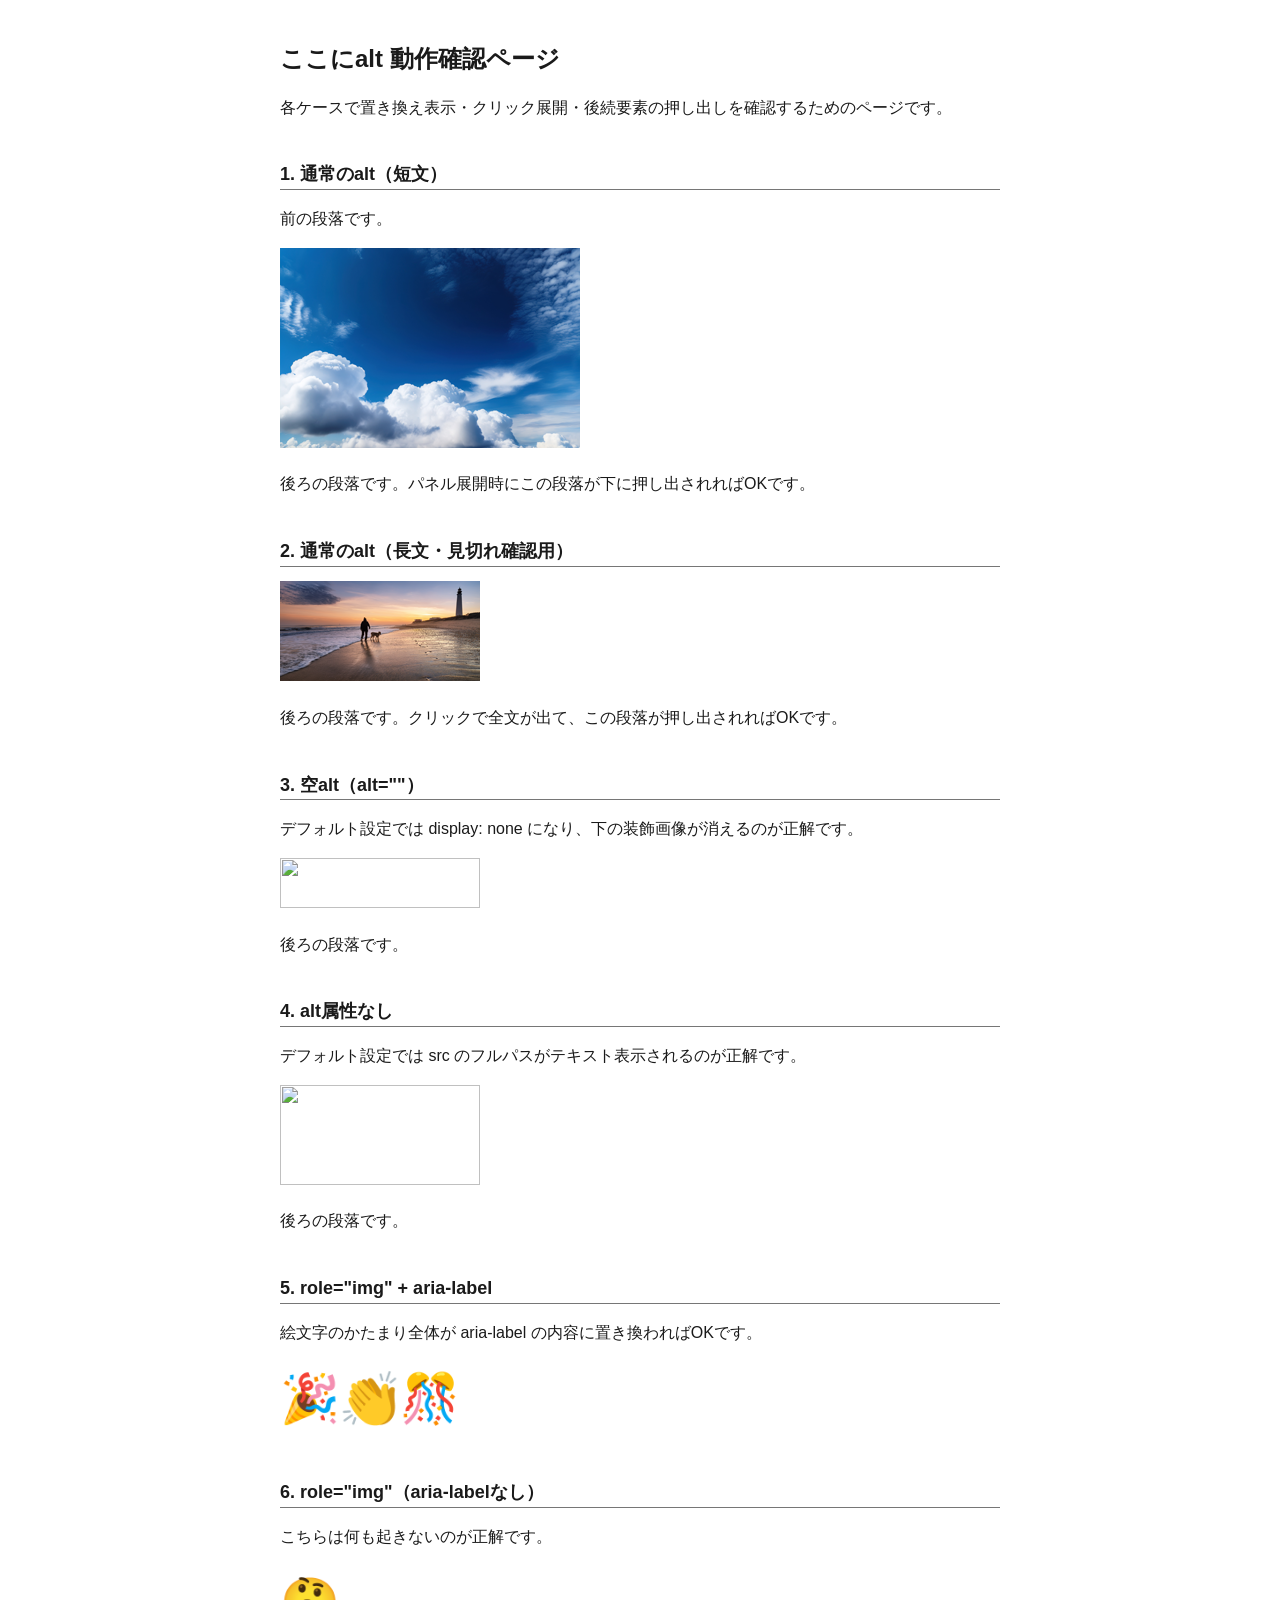
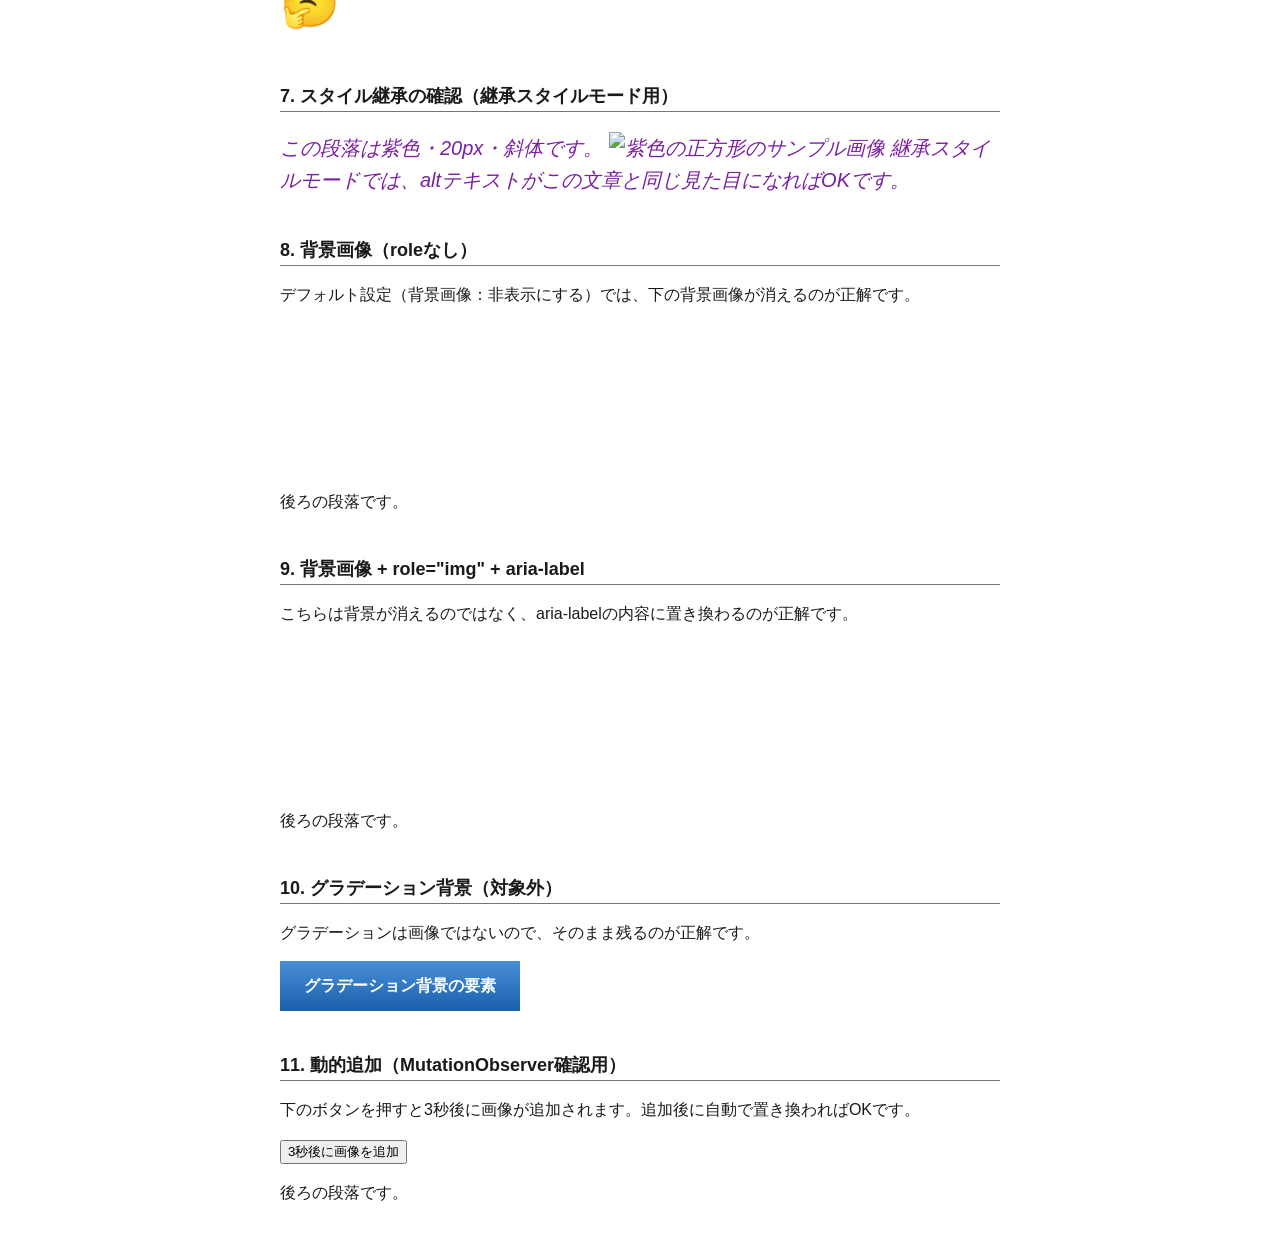
==== docs/index.html @ c8a72121 "docs: 動作確認ページをGitHub Pages公開用に docs/ へ追加 Co-Authored-By: Claude Fable 5 <noreply@anthropic.com>" ====
<!doctype html>
<html lang="ja">
<head>
  <meta charset="utf-8">
  <meta name="viewport" content="width=device-width, initial-scale=1">
  <title>ここにalt 動作確認ページ</title>
  <style>
    body {
      max-width: 720px;
      margin: 0 auto;
      padding: 24px 16px;
      font-family: sans-serif;
      font-size: 16px;
      line-height: 1.6;
      color: #1A1A1A;
      background: #FFFFFF;
    }
    h1 { font-size: 24px; }
    h2 { font-size: 18px; margin-top: 40px; border-bottom: 1px solid #767676; }
    .styled-context {
      font-size: 20px;
      color: #7A1FA2;
      font-style: italic;
    }
    .emoji-icon { font-size: 48px; }
    .bg-plain {
      width: 300px;
      height: 150px;
      background-image: url("https://placehold.co/300x150/CC8800/FFFFFF.png");
      background-size: cover;
    }
    .bg-labeled {
      width: 300px;
      height: 150px;
      background-image: url("https://placehold.co/300x150/008888/FFFFFF.png");
      background-size: cover;
    }
    .bg-gradient {
      display: inline-block;
      padding: 12px 24px;
      background-image: linear-gradient(#4A90D9, #1A5FA9);
      color: #FFFFFF;
      font-weight: bold;
    }
  </style>
</head>
<body>
  <h1>ここにalt 動作確認ページ</h1>
  <p>各ケースで置き換え表示・クリック展開・後続要素の押し出しを確認するためのページです。</p>

  <h2>1. 通常のalt（短文）</h2>
  <p>前の段落です。</p>
  <img src="aoisora.png" width="300" height="200" alt="青い空と白い雲">
  <p>後ろの段落です。パネル展開時にこの段落が下に押し出されればOKです。</p>

  <h2>2. 通常のalt（長文・見切れ確認用）</h2>
  <img src="yuugure.png" width="200" height="100" alt="夕暮れの海岸線を撮影した写真。オレンジ色に染まった空の下、波打ち際を犬を連れた人物が歩いており、遠くには灯台のシルエットが見える。手前の砂浜には貝殻がいくつか散らばっている。">
  <p>後ろの段落です。クリックで全文が出て、この段落が押し出されればOKです。</p>

  <h2>3. 空alt（alt=""）</h2>
  <p>デフォルト設定では display: none になり、下の装飾画像が消えるのが正解です。</p>
  <img src="https://placehold.co/200x50/999999/FFFFFF.png" width="200" height="50" alt="">
  <p>後ろの段落です。</p>

  <h2>4. alt属性なし</h2>
  <p>デフォルト設定では src のフルパスがテキスト表示されるのが正解です。</p>
  <img src="https://placehold.co/200x100/44AA44/FFFFFF.png" width="200" height="100">
  <p>後ろの段落です。</p>

  <h2>5. role="img" + aria-label</h2>
  <p>絵文字のかたまり全体が aria-label の内容に置き換わればOKです。</p>
  <p><span role="img" aria-label="お祝いのクラッカーと拍手" class="emoji-icon">🎉👏🎊</span></p>

  <h2>6. role="img"（aria-labelなし）</h2>
  <p>こちらは何も起きないのが正解です。</p>
  <p><span role="img" class="emoji-icon">🤔</span></p>

  <h2>7. スタイル継承の確認（継承スタイルモード用）</h2>
  <p class="styled-context">この段落は紫色・20px・斜体です。
    <img src="https://placehold.co/150x150/AA44AA/FFFFFF.png" width="150" height="150" alt="紫色の正方形のサンプル画像">
    継承スタイルモードでは、altテキストがこの文章と同じ見た目になればOKです。
  </p>

  <h2>8. 背景画像（roleなし）</h2>
  <p>デフォルト設定（背景画像：非表示にする）では、下の背景画像が消えるのが正解です。</p>
  <div class="bg-plain"></div>
  <p>後ろの段落です。</p>

  <h2>9. 背景画像 + role="img" + aria-label</h2>
  <p>こちらは背景が消えるのではなく、aria-labelの内容に置き換わるのが正解です。</p>
  <div class="bg-labeled" role="img" aria-label="ティール色の背景画像のサンプル"></div>
  <p>後ろの段落です。</p>

  <h2>10. グラデーション背景（対象外）</h2>
  <p>グラデーションは画像ではないので、そのまま残るのが正解です。</p>
  <p><span class="bg-gradient">グラデーション背景の要素</span></p>

  <h2>11. 動的追加（MutationObserver確認用）</h2>
  <p>下のボタンを押すと3秒後に画像が追加されます。追加後に自動で置き換わればOKです。</p>
  <p><button type="button" id="add-image">3秒後に画像を追加</button></p>
  <div id="dynamic-area"></div>
  <p>後ろの段落です。</p>

  <script>
    document.getElementById('add-image').addEventListener('click', () => {
      setTimeout(() => {
        const img = document.createElement('img');
        img.src = 'https://placehold.co/250x120/2266CC/FFFFFF.png';
        img.width = 250;
        img.height = 120;
        img.alt = '動的に追加された画像のaltテキスト';
        document.getElementById('dynamic-area').appendChild(img);
      }, 3000);
    });
  </script>
</body>
</html>
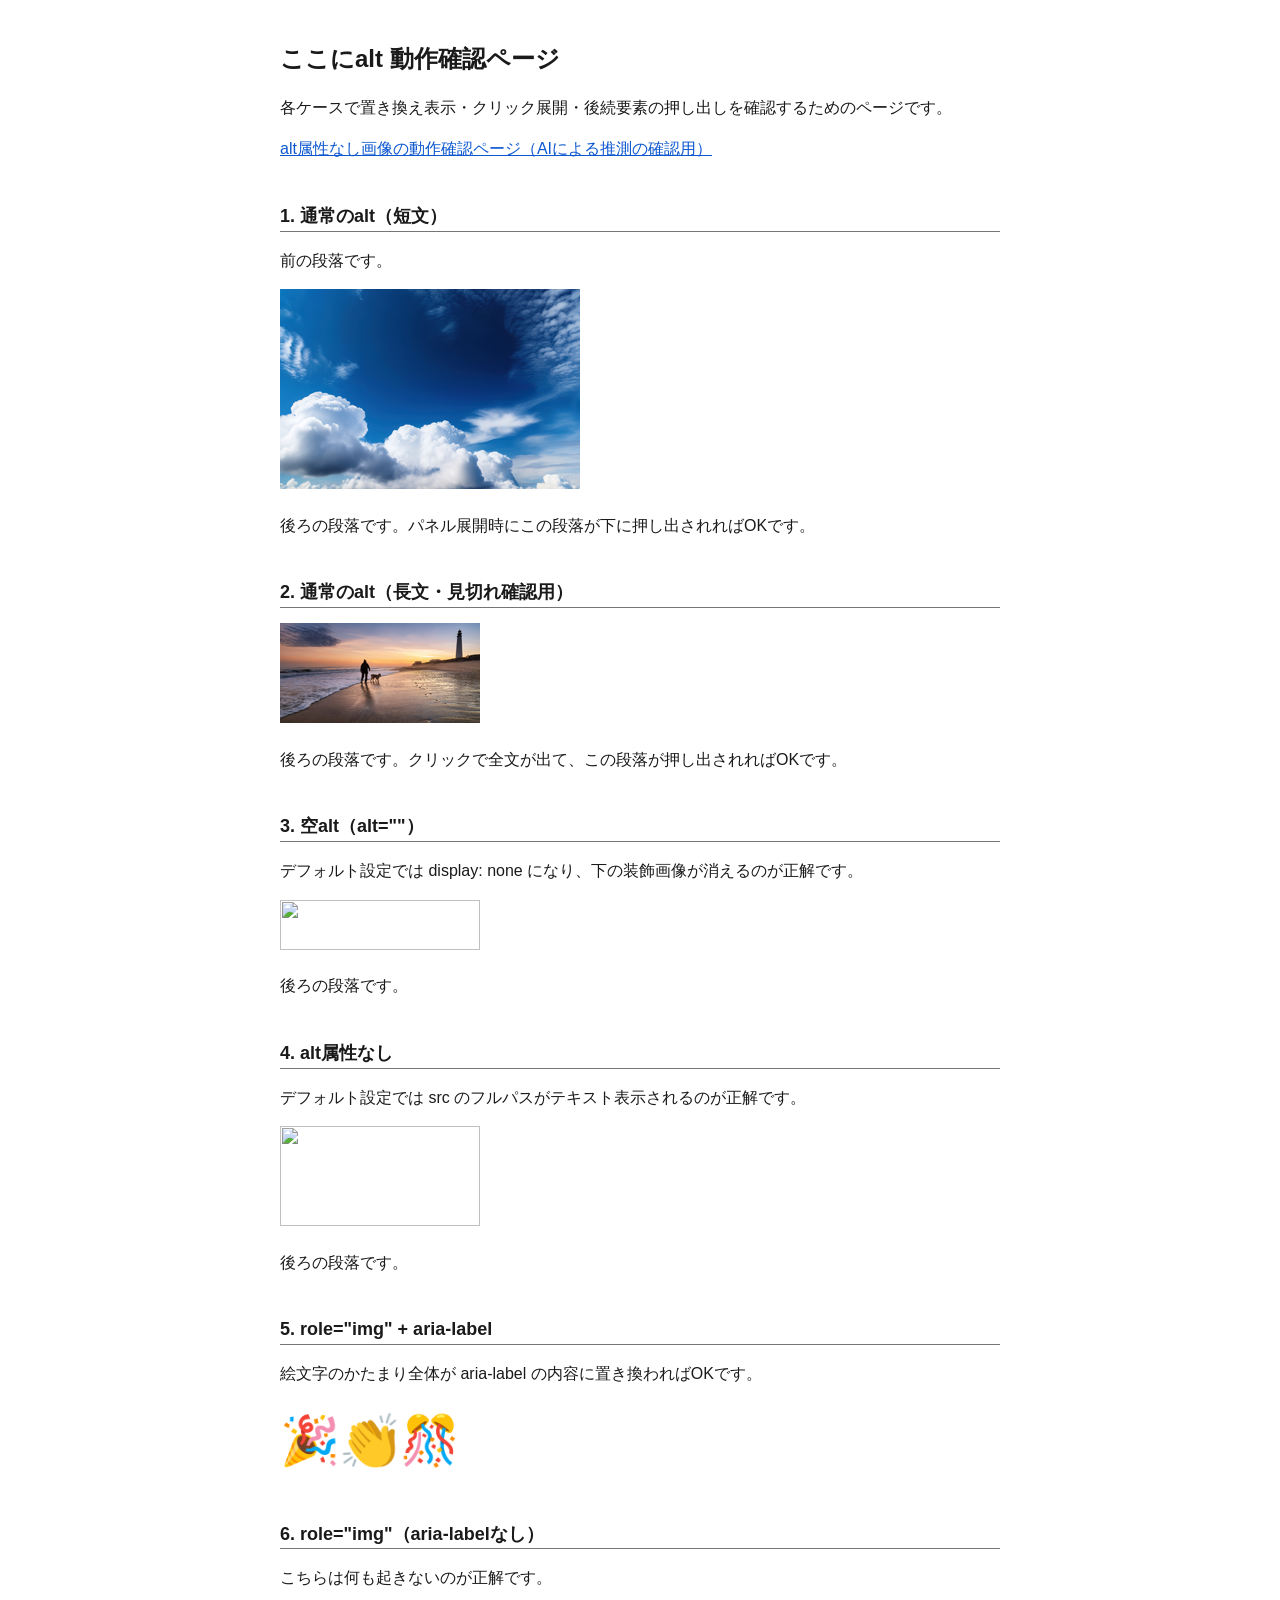
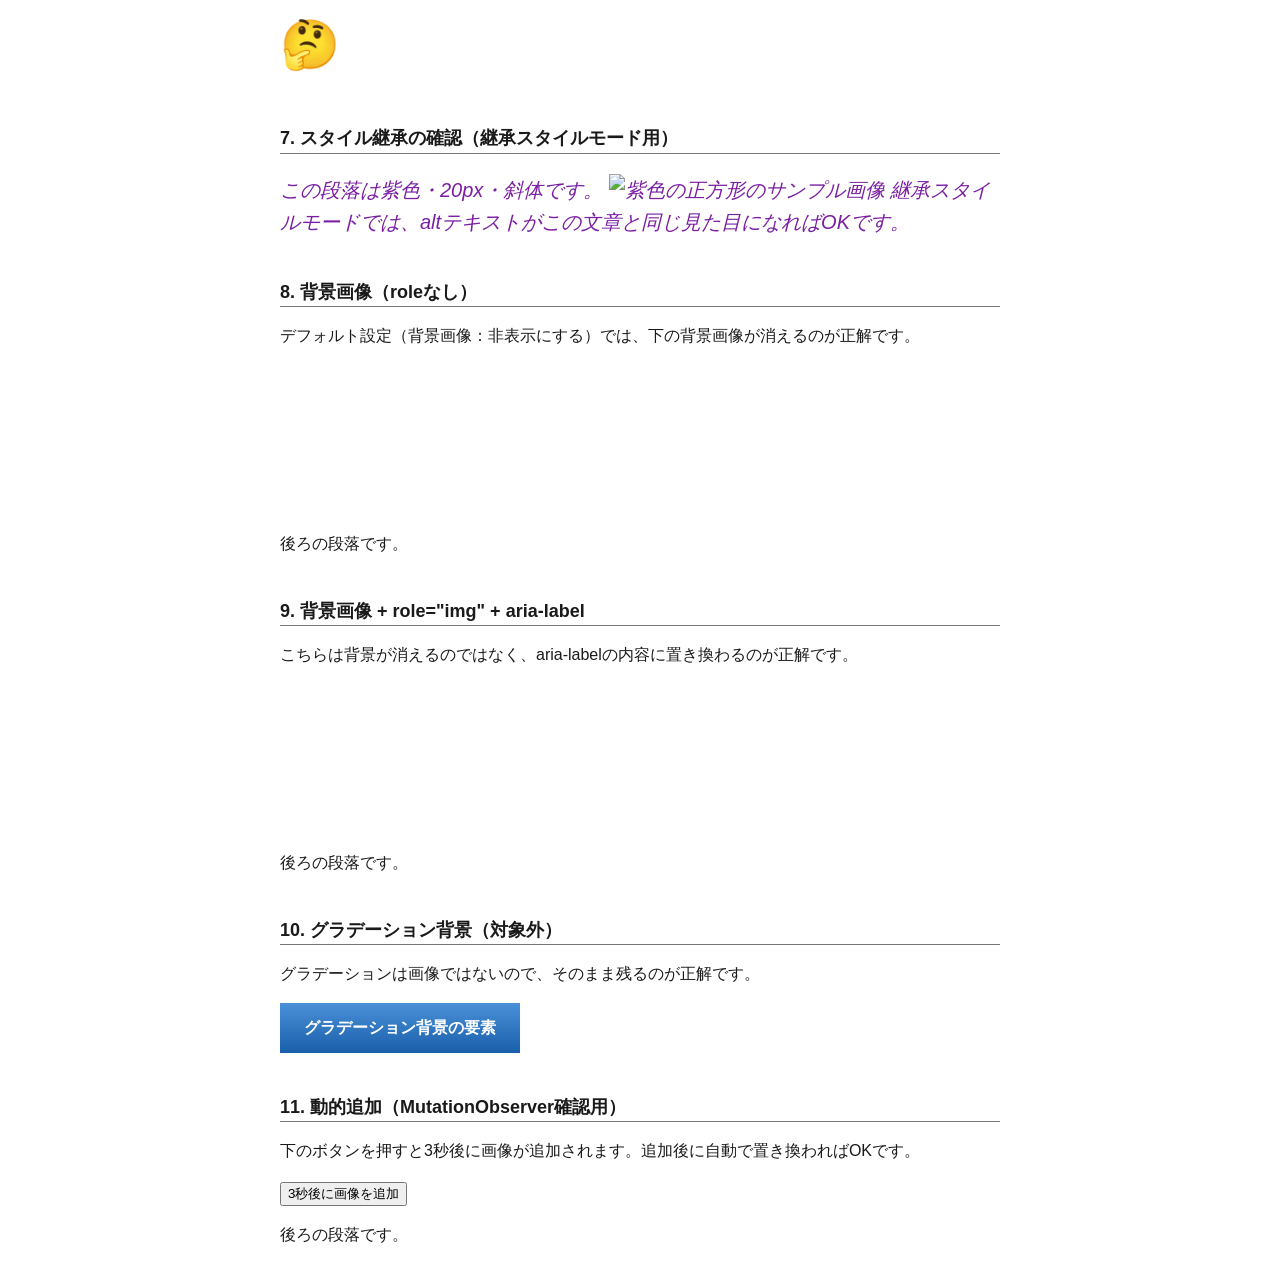
==== commit 090acf17: "feat: alt属性なし画像のAI推測生成を試験実装（Prompt API + Gemini Nano） Co-Authored-By: Claude Fable 5 <noreply@anthro" ====
--- a/docs/index.html
+++ b/docs/index.html
@@ -42,11 +42,14 @@
       color: #FFFFFF;
       font-weight: bold;
     }
+    a { color: #0B57D0; text-decoration: underline; }
+    a:hover { text-decoration-thickness: 2px; }
   </style>
 </head>
 <body>
   <h1>ここにalt 動作確認ページ</h1>
   <p>各ケースで置き換え表示・クリック展開・後続要素の押し出しを確認するためのページです。</p>
+  <p><a href="./no-alt-test.html">alt属性なし画像の動作確認ページ（AIによる推測の確認用）</a></p>
 
   <h2>1. 通常のalt（短文）</h2>
   <p>前の段落です。</p>
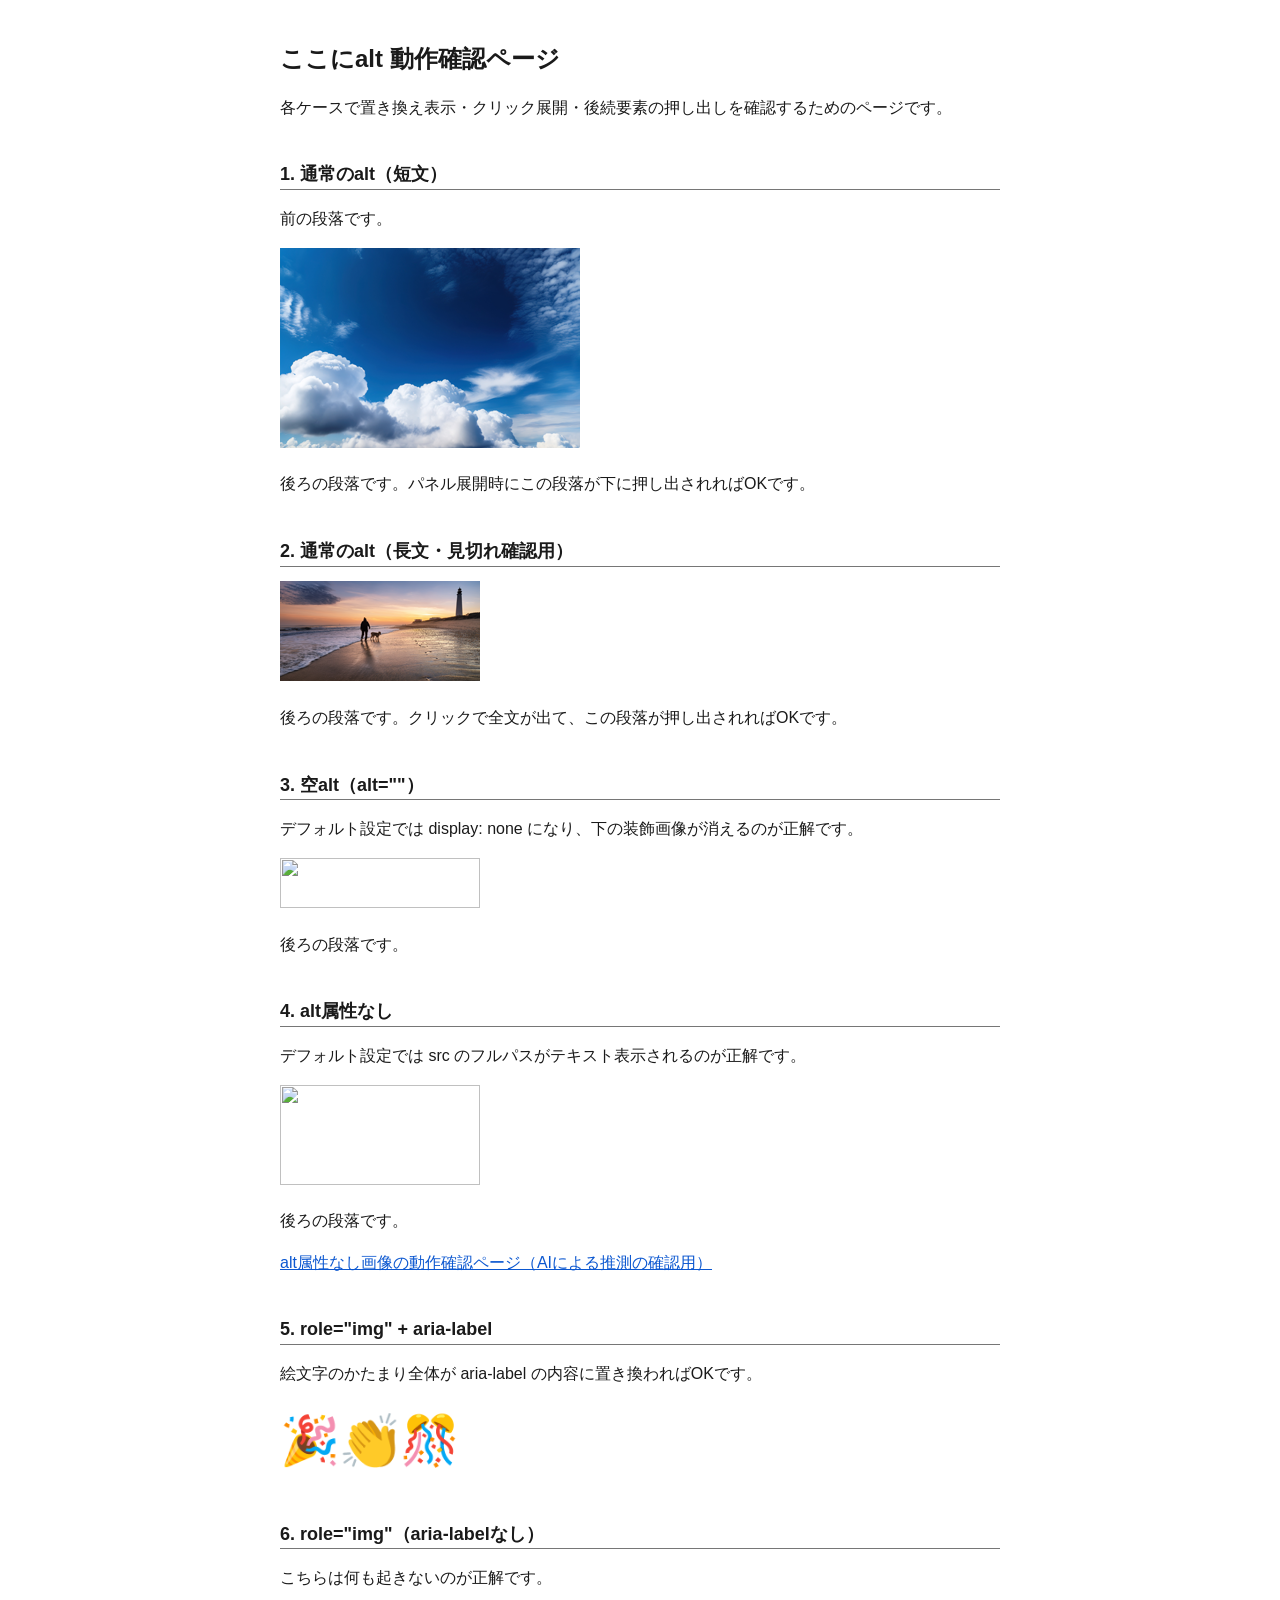
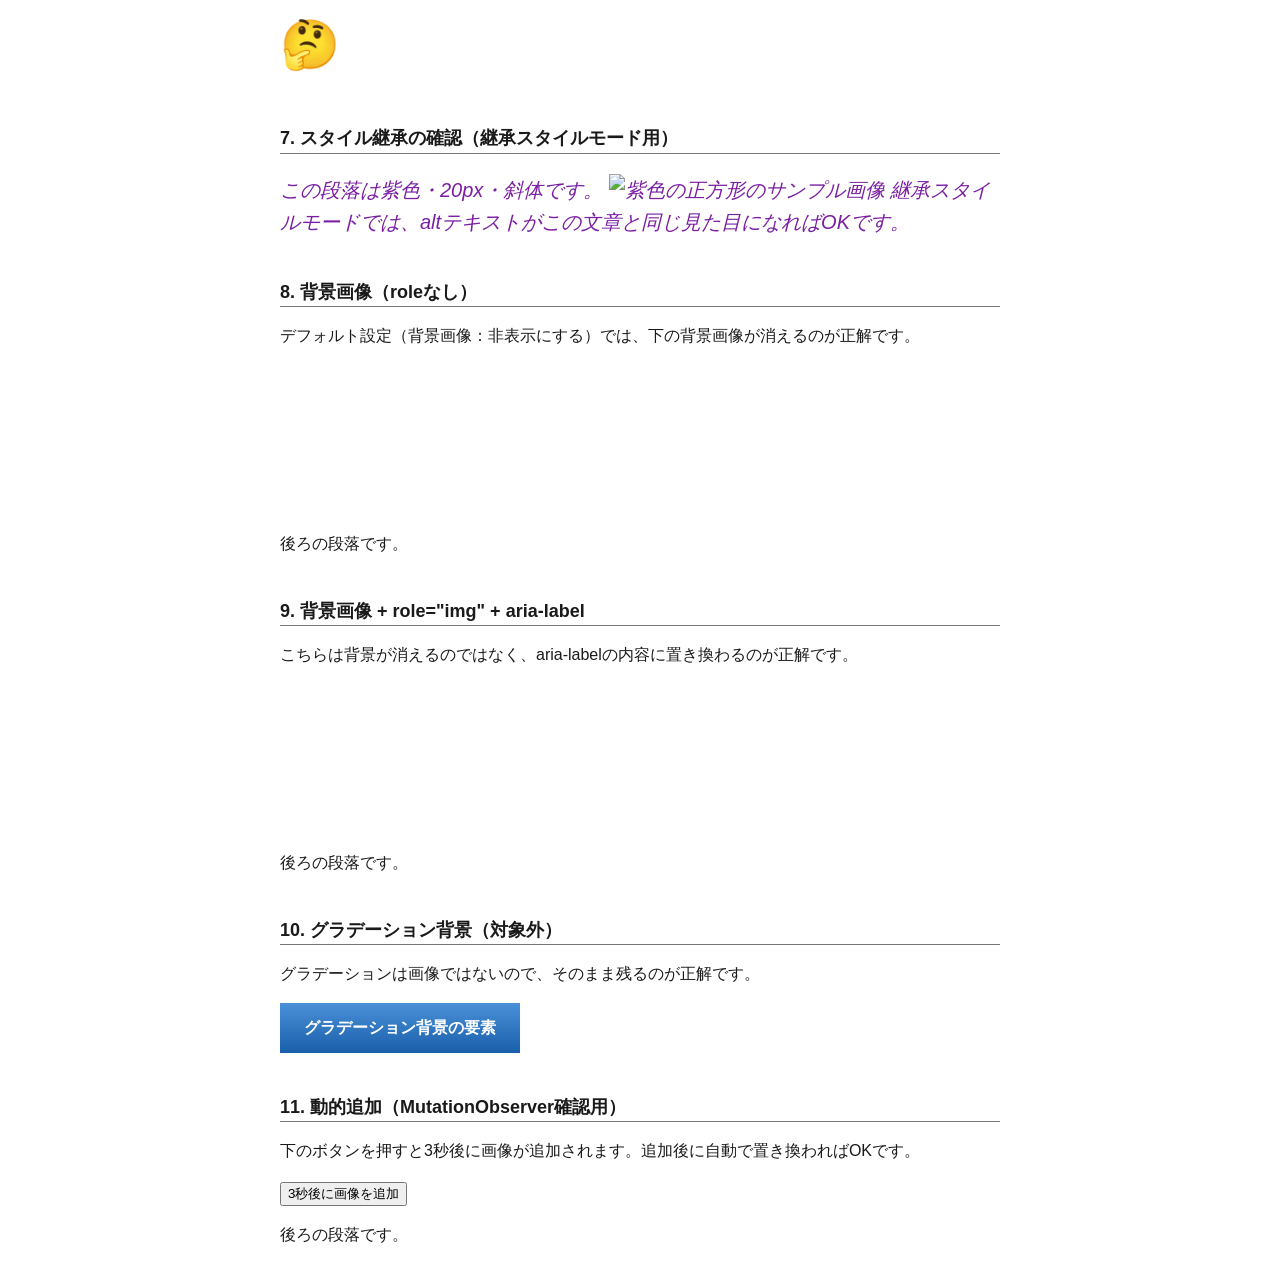
==== commit 5322bdc2: "docs: AI推測用テストページへのリンクをalt属性なしセクション直下に移動 Co-Authored-By: Claude Fable 5 <noreply@anthropic.com>" ====
--- a/docs/index.html
+++ b/docs/index.html
@@ -49,7 +49,6 @@
 <body>
   <h1>ここにalt 動作確認ページ</h1>
   <p>各ケースで置き換え表示・クリック展開・後続要素の押し出しを確認するためのページです。</p>
-  <p><a href="./no-alt-test.html">alt属性なし画像の動作確認ページ（AIによる推測の確認用）</a></p>
 
   <h2>1. 通常のalt（短文）</h2>
   <p>前の段落です。</p>
@@ -69,6 +68,7 @@
   <p>デフォルト設定では src のフルパスがテキスト表示されるのが正解です。</p>
   <img src="https://placehold.co/200x100/44AA44/FFFFFF.png" width="200" height="100">
   <p>後ろの段落です。</p>
+  <p><a href="./no-alt-test.html">alt属性なし画像の動作確認ページ（AIによる推測の確認用）</a></p>
 
   <h2>5. role="img" + aria-label</h2>
   <p>絵文字のかたまり全体が aria-label の内容に置き換わればOKです。</p>
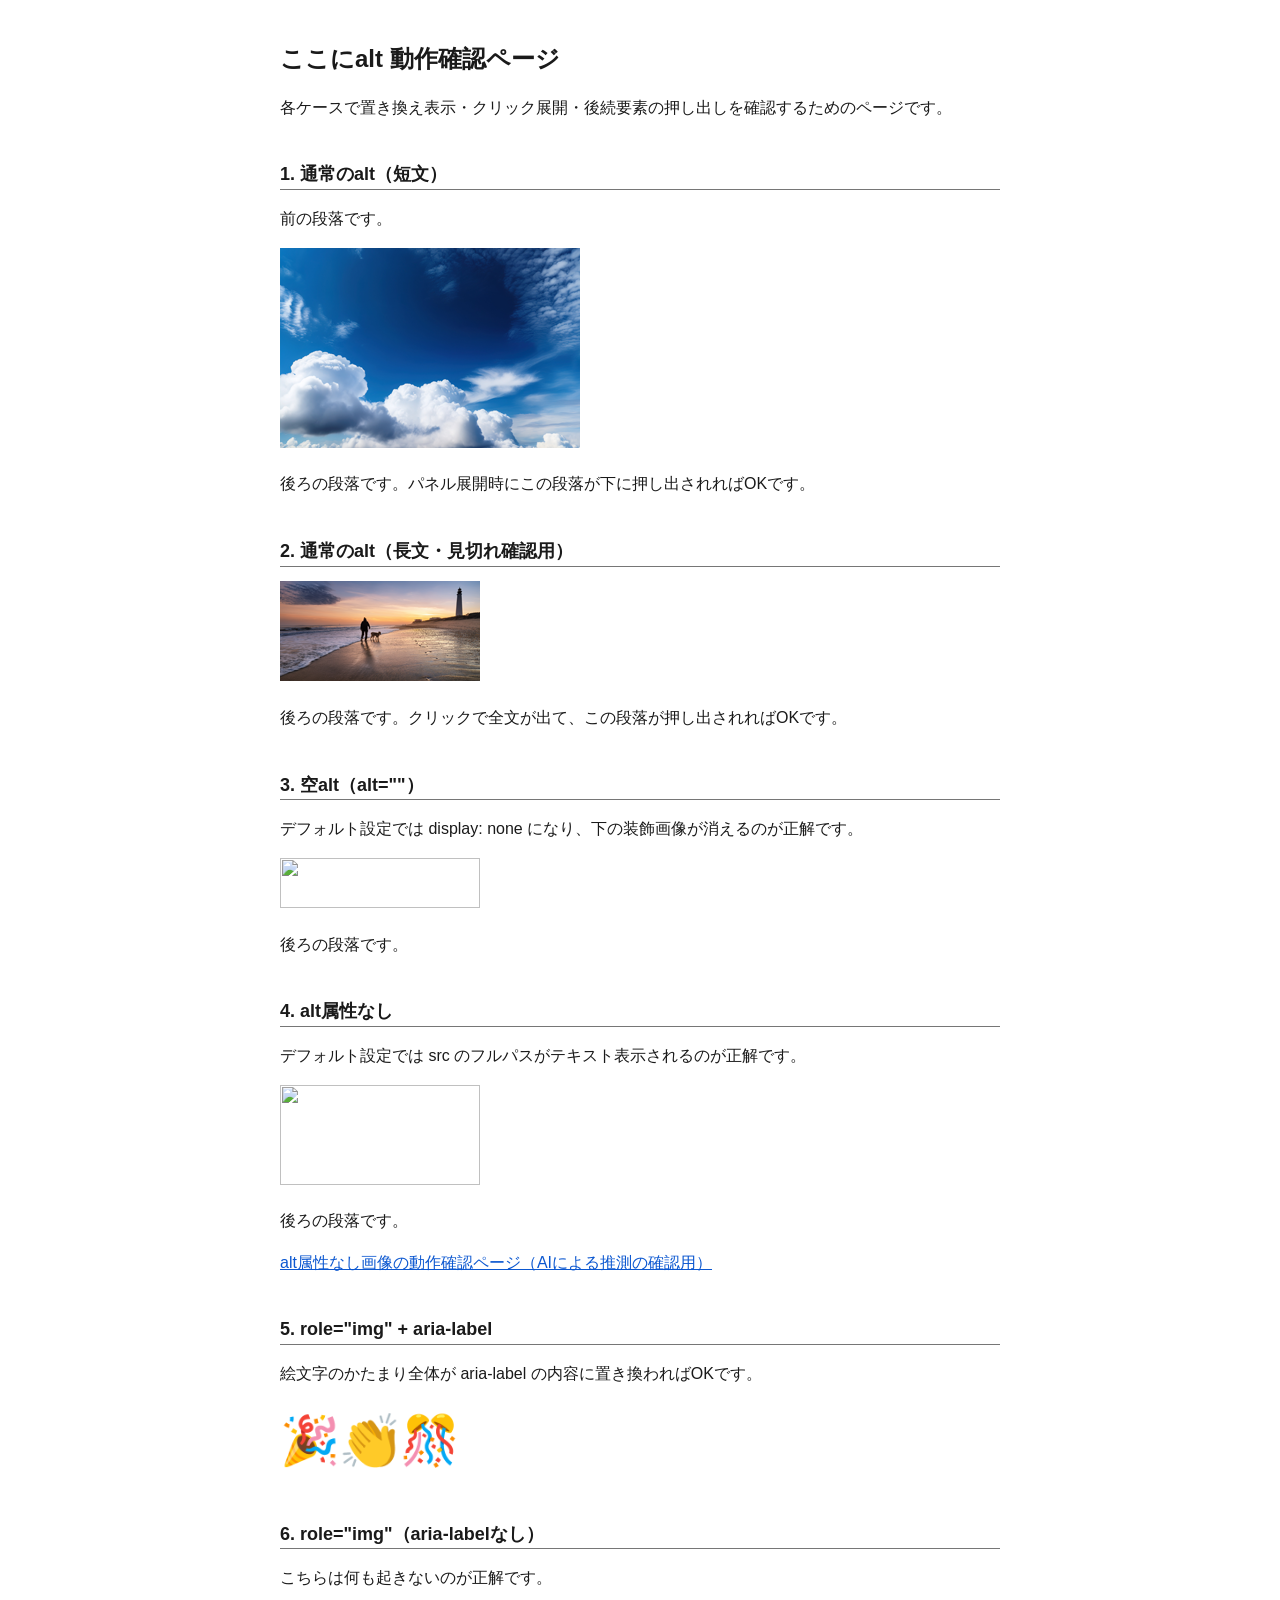
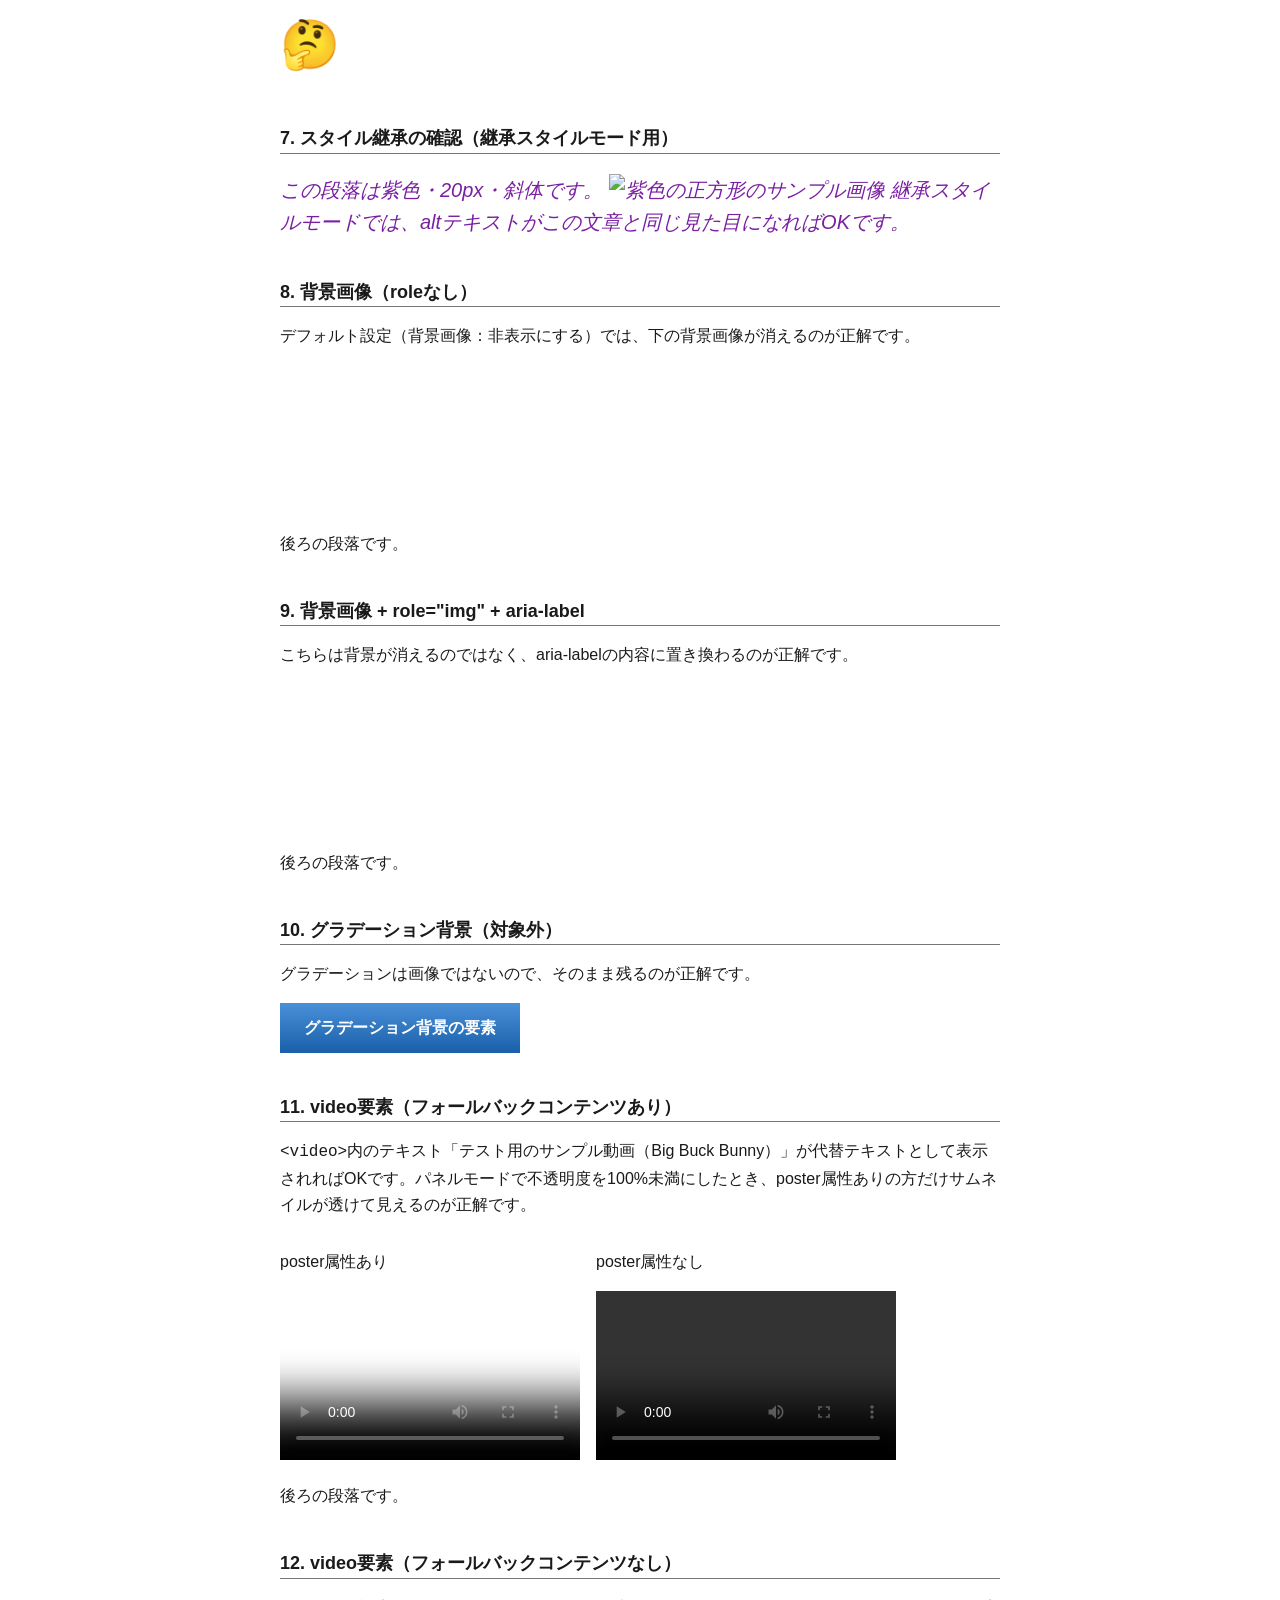
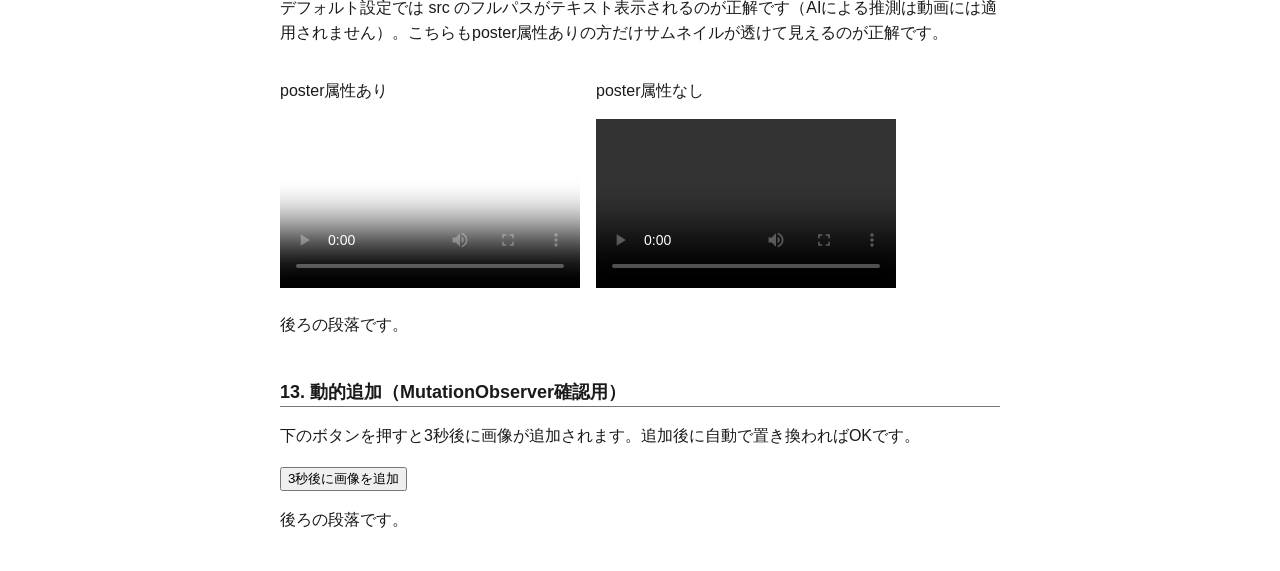
==== commit 325772d1: "feat: video要素に対応（v1.5.0） Co-Authored-By: Claude Fable 5 <noreply@anthropic.com>" ====
--- a/docs/index.html
+++ b/docs/index.html
@@ -44,6 +44,12 @@
     }
     a { color: #0B57D0; text-decoration: underline; }
     a:hover { text-decoration-thickness: 2px; }
+    .grid {
+      display: flex;
+      flex-wrap: wrap;
+      gap: 16px;
+    }
+    .grid > div { max-width: 100%; }
   </style>
 </head>
 <body>
@@ -98,7 +104,49 @@
   <p>グラデーションは画像ではないので、そのまま残るのが正解です。</p>
   <p><span class="bg-gradient">グラデーション背景の要素</span></p>
 
-  <h2>11. 動的追加（MutationObserver確認用）</h2>
+  <h2>11. video要素（フォールバックコンテンツあり）</h2>
+  <p><code>&lt;video&gt;</code>内のテキスト「テスト用のサンプル動画（Big Buck Bunny）」が代替テキストとして表示されればOKです。パネルモードで不透明度を100%未満にしたとき、poster属性ありの方だけサムネイルが透けて見えるのが正解です。</p>
+  <div class="grid">
+    <div>
+      <p>poster属性あり</p>
+      <video width="300" height="169" controls poster="https://picsum.photos/id/1011/300/169">
+        <source src="https://commondatastorage.googleapis.com/gtv-videos-bucket/sample/BigBuckBunny.mp4" type="video/mp4">
+        <track kind="captions" src="./sample-captions.vtt" srclang="ja" label="日本語">
+        <p>テスト用のサンプル動画（Big Buck Bunny）</p>
+      </video>
+    </div>
+    <div>
+      <p>poster属性なし</p>
+      <video width="300" height="169" controls>
+        <source src="https://commondatastorage.googleapis.com/gtv-videos-bucket/sample/BigBuckBunny.mp4" type="video/mp4">
+        <track kind="captions" src="./sample-captions.vtt" srclang="ja" label="日本語">
+        <p>テスト用のサンプル動画（Big Buck Bunny）</p>
+      </video>
+    </div>
+  </div>
+  <p>後ろの段落です。</p>
+
+  <h2>12. video要素（フォールバックコンテンツなし）</h2>
+  <p>デフォルト設定では src のフルパスがテキスト表示されるのが正解です（AIによる推測は動画には適用されません）。こちらもposter属性ありの方だけサムネイルが透けて見えるのが正解です。</p>
+  <div class="grid">
+    <div>
+      <p>poster属性あり</p>
+      <video width="300" height="169" controls poster="https://picsum.photos/id/1050/300/169">
+        <source src="https://commondatastorage.googleapis.com/gtv-videos-bucket/sample/ForBiggerBlazes.mp4" type="video/mp4">
+        <track kind="captions" src="./sample-captions.vtt" srclang="ja" label="日本語">
+      </video>
+    </div>
+    <div>
+      <p>poster属性なし</p>
+      <video width="300" height="169" controls>
+        <source src="https://commondatastorage.googleapis.com/gtv-videos-bucket/sample/ForBiggerBlazes.mp4" type="video/mp4">
+        <track kind="captions" src="./sample-captions.vtt" srclang="ja" label="日本語">
+      </video>
+    </div>
+  </div>
+  <p>後ろの段落です。</p>
+
+  <h2>13. 動的追加（MutationObserver確認用）</h2>
   <p>下のボタンを押すと3秒後に画像が追加されます。追加後に自動で置き換わればOKです。</p>
   <p><button type="button" id="add-image">3秒後に画像を追加</button></p>
   <div id="dynamic-area"></div>
